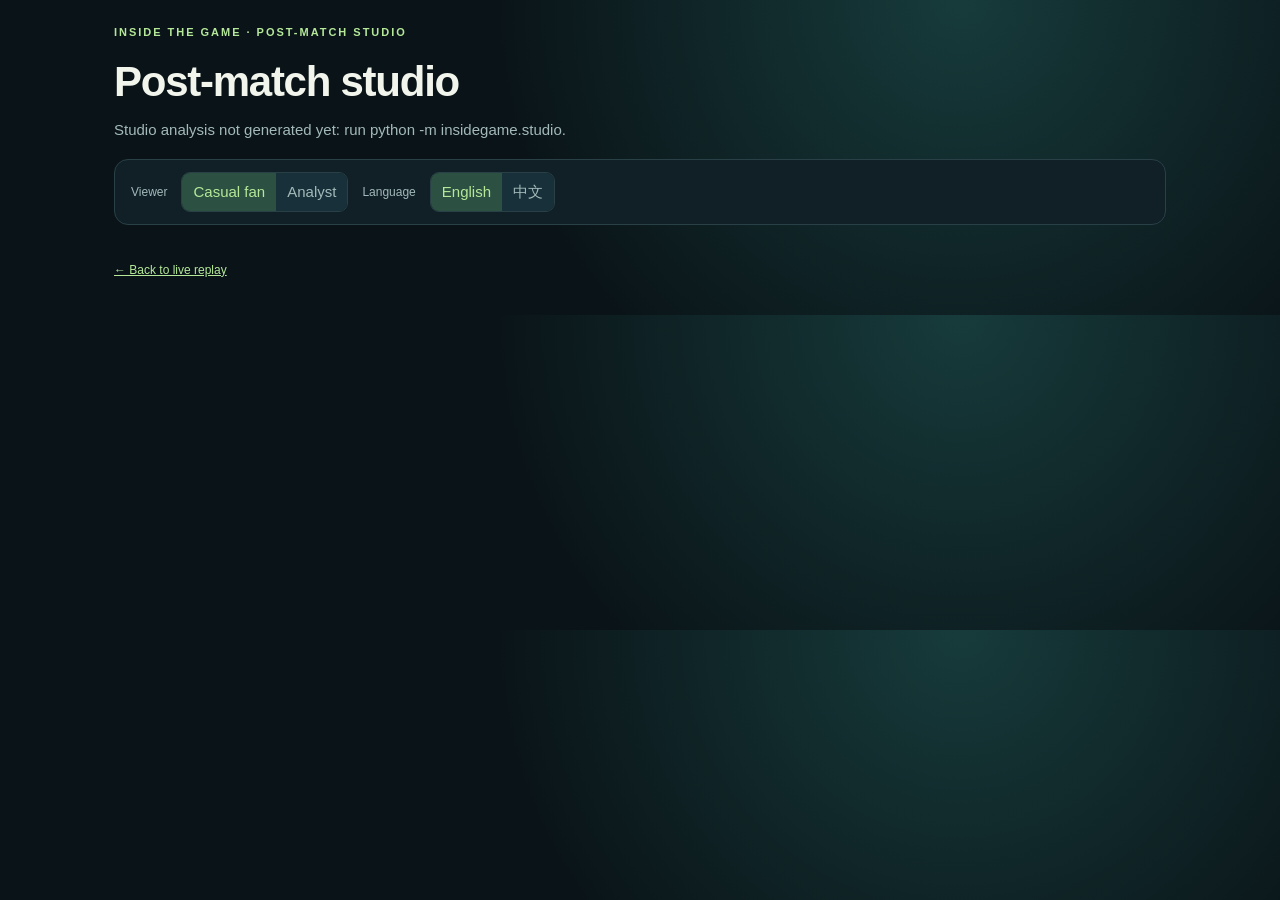
==== docs/studio.html @ a47088b4 "Stitched synthetic matches, live two-voice captions, stats and studio - remix.py: synthetic matches " ====
<!doctype html>
<html lang="en"><head><meta charset="utf-8"><meta name="viewport" content="width=device-width,initial-scale=1"><title>Post-match Studio</title>
<style>
:root{--bg:#0a1418;--panel:#102026;--panel2:#152a31;--line:#294047;--text:#f2f5ec;--muted:#a3b9ba;--mint:#b5e899;--home:#f2f2f2;--away:#e8434a}
*{box-sizing:border-box}body{margin:0;background:radial-gradient(circle at 75% 0%,#173b3b,#0a1418 46%);color:var(--text);font:15px/1.55 -apple-system,BlinkMacSystemFont,"Segoe UI","PingFang SC",sans-serif}
main{max-width:1100px;margin:auto;padding:24px}a{color:var(--mint)}button{font:inherit;cursor:pointer}
.eyebrow{color:var(--mint);font-size:11px;font-weight:800;letter-spacing:.18em}h1{font-size:clamp(26px,4vw,42px);letter-spacing:-.03em;margin:8px 0 4px}.lead{color:var(--muted);margin:0 0 18px}
.bar{display:flex;gap:14px;flex-wrap:wrap;align-items:center;padding:12px 16px;background:var(--panel);border:1px solid var(--line);border-radius:14px;margin-bottom:18px}.bar label{font-size:12px;color:var(--muted)}
.seg{display:flex;border:1px solid var(--line);border-radius:9px;overflow:hidden}.seg button{border:0;background:#183039;color:var(--muted);padding:7px 11px}.seg button.active{background:#2c5041;color:var(--mint)}
.score{display:flex;align-items:center;gap:14px;font-weight:800;font-size:20px;margin-left:auto}.score i{width:12px;height:12px;border-radius:50%;display:inline-block}
.grid{display:grid;grid-template-columns:1fr 1fr;gap:16px}.card{background:var(--panel);border:1px solid var(--line);border-radius:16px;padding:18px;display:flex;flex-direction:column;gap:12px}.card.wide{grid-column:1/-1}
.card h2{margin:0;font-size:13px;letter-spacing:.12em;text-transform:uppercase;color:var(--mint)}.say{font-size:18px;font-weight:600;line-height:1.5;margin:0}.src{font-size:11px;color:var(--muted)}
.cmp{display:grid;grid-template-columns:52px 1fr 120px 1fr 52px;gap:6px 8px;align-items:center;font-size:13px}.cmp .l{text-align:center;color:var(--muted);font-size:12px}.cmp .v{font-weight:700;font-variant-numeric:tabular-nums}.cmp .v.r{text-align:right}
.track{height:8px;background:#183039;border-radius:9px;overflow:hidden;display:flex}.track.left{justify-content:flex-end}.track div{height:100%;border-radius:9px}
.tl{position:relative;height:74px;margin:6px 8px}.tl .axis{position:absolute;left:0;right:0;top:36px;height:2px;background:#33525a}.tl .ht{position:absolute;top:28px;height:18px;width:1px;background:#4d6d74}.tl .tick{position:absolute;top:44px;font-size:10px;color:var(--muted);transform:translateX(-50%)}
.tl .g{position:absolute;top:22px;transform:translateX(-50%);text-align:center;font-size:11px;white-space:nowrap}.tl .g b{display:block;width:14px;height:14px;border-radius:50%;margin:8px auto 0;border:2px solid #0a1418}.tl .g span{position:absolute;top:-20px;left:50%;transform:translateX(-50%)}
.segs{display:grid;grid-template-columns:repeat(6,1fr);gap:6px;align-items:end}.segs .c{display:flex;flex-direction:column;gap:4px;font-size:11px;color:var(--muted);text-align:center}.segs .stack{height:90px;display:flex;flex-direction:column;border-radius:6px;overflow:hidden}
.pl{display:grid;gap:6px}.pl div{display:grid;grid-template-columns:1fr auto;gap:8px;background:#183039;border-radius:8px;padding:8px 10px;font-size:13px}.pl small{color:var(--muted)}.pl b{font-variant-numeric:tabular-nums}
details{font-size:12px;color:#c8d7d4}details summary{cursor:pointer;color:var(--muted)}details ul{margin:6px 0 0;padding-left:18px}
.note{color:var(--muted);font-size:12px;margin-top:18px}
@media(max-width:820px){.grid{grid-template-columns:1fr}.cmp{grid-template-columns:40px 1fr 90px 1fr 40px}.score{margin-left:0}}
</style></head><body><main>
<div class="eyebrow">INSIDE THE GAME · POST-MATCH STUDIO</div><h1 id="title">Post-match studio</h1><p class="lead" id="lead"></p>
<section class="bar"><label data-i="viewer">Viewer</label><div class="seg" id="profile"><button data-v="casual" class="active" data-i="casual">Casual fan</button><button data-v="analyst" data-i="analyst">Analyst</button></div>
<label data-i="language">Language</label><div class="seg" id="lang"><button data-v="en" class="active">English</button><button data-v="zh">中文</button></div>
<div class="score" id="score"></div></section>
<div class="grid" id="cards"></div>
<p class="note" id="note"></p>
<p class="note"><a href="./index.html" data-i="back">← Back to live replay</a></p>
</main><script>
const I={en:{viewer:'Viewer',casual:'Casual fan',analyst:'Analyst',language:'Language',back:'← Back to live replay',facts:'Facts this was written from',agent:'Written by the studio agent',retry:n=>` after ${n-1} rewrite${n>2?'s':''}`,fallback:'Template fallback',lead:'Six talking points written by an agent from full-match tracking and event statistics. Every number is checked against the data.',note:p=>`${p.agent_texts} of ${p.texts} texts written by the agent (${p.retried} rewritten after a check), model ${p.model} via ${p.framework}.`,stats:{Goals:'Goals',xG:'xG',Shots:'Shots','Possession %':'Possession %',Crosses:'Crosses',PPDA:'PPDA','Progressive passes':'Progressive passes','Final-third entries':'Final-third entries','Non-penalty xG':'Non-penalty xG','Shots on target':'Shots on target'},pstat:{distance:'Most distance (km)',sprints:'Most sprints',shots:'Most shots',tackles:'Most tackles won',xt:'Most threat added (xT)'},tilt:'Field tilt by 15 minutes',pen:'pen'},
zh:{viewer:'观众',casual:'新观众',analyst:'数据分析',language:'语言',back:'← 返回实时回放',facts:'写作依据的数据',agent:'演播室智能体撰写',retry:n=>`，重写 ${n-1} 次`,fallback:'模板保底',lead:'智能体根据整场追踪与事件统计写出的六个看点，每个数字都与数据核对过。',note:p=>`共 ${p.texts} 段，智能体撰写 ${p.agent_texts} 段（${p.retried} 段被核查退回后重写），模型 ${p.model}，通过 ${p.framework} 运行。`,stats:{Goals:'进球',xG:'预期进球',Shots:'射门','Possession %':'控球率 %',Crosses:'传中',PPDA:'PPDA','Progressive passes':'推进传球','Final-third entries':'进入前场三分之一','Non-penalty xG':'非点球预期进球','Shots on target':'射正'},pstat:{distance:'跑动最多（公里）',sprints:'冲刺最多',shots:'射门最多',tackles:'抢断成功最多',xt:'传球威胁最多（xT）'},tilt:'每 15 分钟场地倾斜度',pen:'点球'}};
let S,profile='casual',lang='en';const $=s=>document.querySelector(s);const el=(t,c,txt)=>{const x=document.createElement(t);if(c)x.className=c;if(txt!=null)x.textContent=txt;return x};
const HOME='var(--home)',AWAY='var(--away)';
function compare(g){const L=I[lang],box=el('div','cmp');for(const[k,h,a]of g.rows){const max=Math.max(Math.abs(h),Math.abs(a),1e-9);const lt=el('div','track left'),rt=el('div','track');const lb=el('div');lb.style.cssText=`width:${100*Math.abs(h)/max}%;background:${HOME}`;lt.append(lb);const rb=el('div');rb.style.cssText=`width:${100*Math.abs(a)/max}%;background:${AWAY}`;rt.append(rb);box.append(el('div','v r',h),lt,el('div','l',L.stats[k]||k),rt,el('div','v',a))}return box}
function timeline(g){const L=I[lang],box=el('div','tl');box.append(el('div','axis'));const ht=el('div','ht');ht.style.left='50%';box.append(ht);for(const m of[0,15,30,45,60,75,90]){const t=el('div','tick',m+"'");t.style.left=`${m/90*100}%`;box.append(t)}for(const x of g.goals){const d=el('div','g');d.style.left=`${Math.min(100,x.minute/90*100)}%`;const lab=el('span',null,`${x.minute}' ${x.player.split(' ').slice(-1)[0]}${x.penalty?' ('+L.pen+')':''}`);const dot=el('b');dot.style.background=x.team==='Köln'?HOME:AWAY;d.append(lab,dot);box.append(d)}return box}
function segments(g){const L=I[lang],wrap=el('div');wrap.append(el('div','src',L.tilt));const box=el('div','segs');for(const r of g.rows){const c=el('div','c'),st=el('div','stack');const a=el('div');a.style.cssText=`height:${r.away}%;background:${AWAY}`;const h=el('div');h.style.cssText=`height:${r.home}%;background:${HOME}`;st.append(a,h);c.append(el('span',null,`${r.away}%`),st,el('span',null,`${r.home}%`),el('span',null,r.minutes));box.append(c)}wrap.append(box);return wrap}
function players(g){const L=I[lang],box=el('div','pl');for(const r of g.rows){const d=el('div'),left=el('span');left.append(el('span',null,r.player+' '),el('small',null,`${r.team} · ${L.pstat[r.stat]}`));d.append(left,el('b',null,r.value));box.append(d)}return box}
function render(){const L=I[lang];document.documentElement.lang=lang==='zh'?'zh-CN':'en';for(const n of document.querySelectorAll('[data-i]'))n.textContent=L[n.dataset.i];$('#lead').textContent=L.lead;$('#title').textContent=S.match;
 const v=S.sections[0].graphic.rows[0];$('#score').replaceChildren(Object.assign(el('i'),{style:`background:${HOME}`}),el('span',null,`Köln ${v[1]} – ${v[2]} Bayern`),Object.assign(el('i'),{style:`background:${AWAY}`}));
 const cards=$('#cards');cards.replaceChildren();for(const s of S.sections){const c=el('section','card'+(['tactics','numbers'].includes(s.id)?'':' wide'));const t=s.text[profile][lang];c.append(el('h2',null,s.title[lang]),el('p','say',t.text));
  const g=s.graphic;c.append(g.type==='compare'?compare(g):g.type==='timeline'?timeline(g):g.type==='segments'?segments(g):players(g));
  c.append(el('div','src',t.source.startsWith('agent')?L.agent+(t.attempts>1?L.retry(t.attempts):''):L.fallback));
  if(profile==='analyst'){const d=el('details'),sm=el('summary',null,L.facts),ul=el('ul');for(const f of s.facts[lang])ul.append(el('li',null,f));d.append(sm,ul);c.append(d)}cards.append(c)}
 $('#note').textContent=L.note(S.pipeline)}
function seg(id,fn){for(const b of $(id).children)b.onclick=()=>{$(id).querySelector('.active').classList.remove('active');b.classList.add('active');fn(b.dataset.v);render()}}
seg('#profile',v=>profile=v);seg('#lang',v=>lang=v);
fetch('./real/dfl-studio.json').then(r=>r.json()).then(d=>{S=d;render()}).catch(()=>{$('#lead').textContent='Studio analysis not generated yet: run python -m insidegame.studio.'});
</script></body></html>
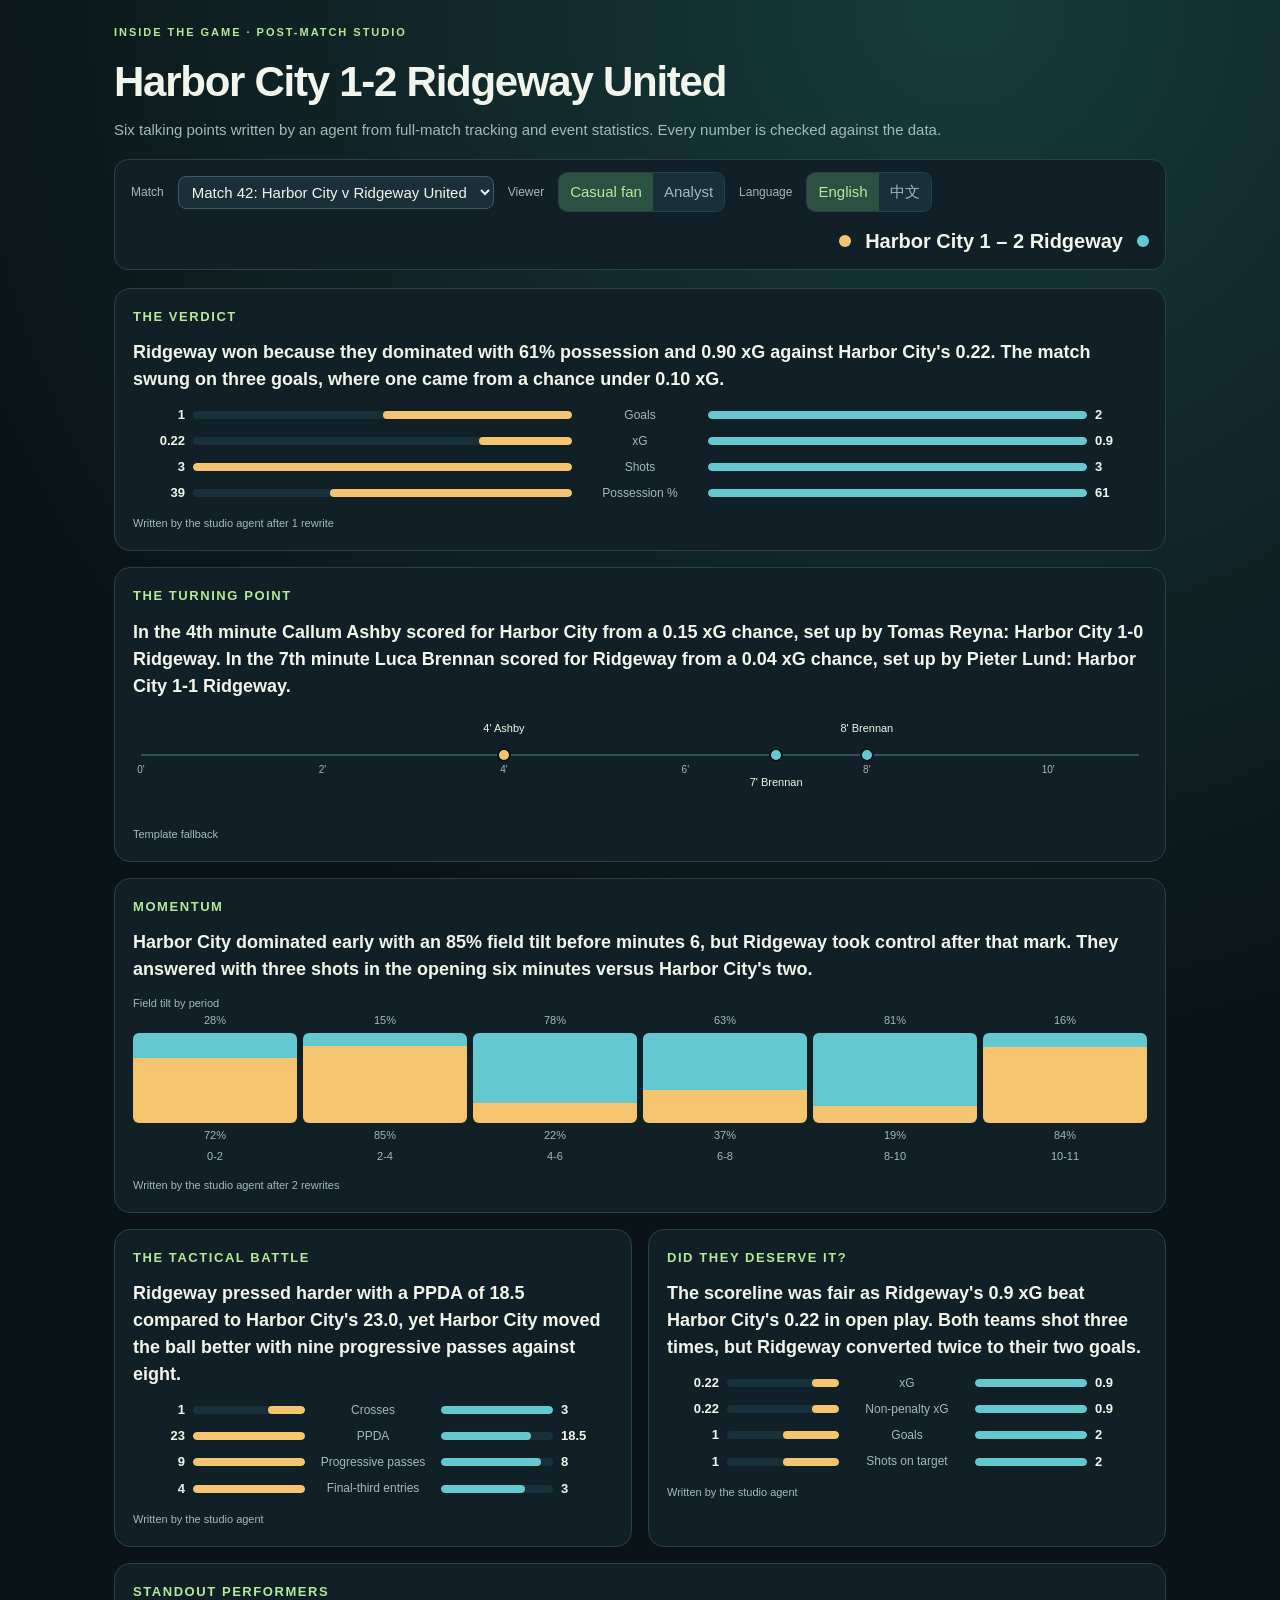
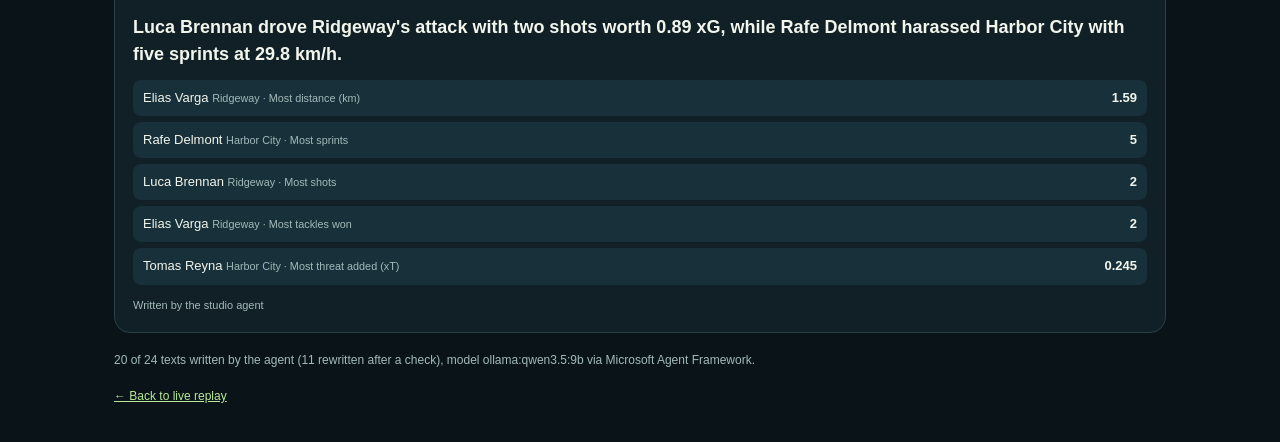
==== commit 90ce1b20: "Stats layer and studio analysis for stitched synthetic matches - stats.from_match: full-match table " ====
--- a/docs/studio.html
+++ b/docs/studio.html
@@ -1,7 +1,8 @@
 <!doctype html>
 <html lang="en"><head><meta charset="utf-8"><meta name="viewport" content="width=device-width,initial-scale=1"><title>Post-match Studio</title>
 <style>
-:root{--bg:#0a1418;--panel:#102026;--panel2:#152a31;--line:#294047;--text:#f2f5ec;--muted:#a3b9ba;--mint:#b5e899;--home:#f2f2f2;--away:#e8434a}
+:root{--bg:#0a1418;--panel:#102026;--panel2:#152a31;--line:#294047;--text:#f2f5ec;--muted:#a3b9ba;--mint:#b5e899;--home:#f4c56e;--away:#63c8d0}
+select{border:1px solid #3b5d5e;border-radius:8px;background:#193039;color:var(--text);padding:6px 9px;font:inherit}
 *{box-sizing:border-box}body{margin:0;background:radial-gradient(circle at 75% 0%,#173b3b,#0a1418 46%);color:var(--text);font:15px/1.55 -apple-system,BlinkMacSystemFont,"Segoe UI","PingFang SC",sans-serif}
 main{max-width:1100px;margin:auto;padding:24px}a{color:var(--mint)}button{font:inherit;cursor:pointer}
 .eyebrow{color:var(--mint);font-size:11px;font-weight:800;letter-spacing:.18em}h1{font-size:clamp(26px,4vw,42px);letter-spacing:-.03em;margin:8px 0 4px}.lead{color:var(--muted);margin:0 0 18px}
@@ -13,7 +14,7 @@
 .cmp{display:grid;grid-template-columns:52px 1fr 120px 1fr 52px;gap:6px 8px;align-items:center;font-size:13px}.cmp .l{text-align:center;color:var(--muted);font-size:12px}.cmp .v{font-weight:700;font-variant-numeric:tabular-nums}.cmp .v.r{text-align:right}
 .track{height:8px;background:#183039;border-radius:9px;overflow:hidden;display:flex}.track.left{justify-content:flex-end}.track div{height:100%;border-radius:9px}
 .tl{position:relative;height:74px;margin:6px 8px}.tl .axis{position:absolute;left:0;right:0;top:36px;height:2px;background:#33525a}.tl .ht{position:absolute;top:28px;height:18px;width:1px;background:#4d6d74}.tl .tick{position:absolute;top:44px;font-size:10px;color:var(--muted);transform:translateX(-50%)}
-.tl .g{position:absolute;top:22px;transform:translateX(-50%);text-align:center;font-size:11px;white-space:nowrap}.tl .g b{display:block;width:14px;height:14px;border-radius:50%;margin:8px auto 0;border:2px solid #0a1418}.tl .g span{position:absolute;top:-20px;left:50%;transform:translateX(-50%)}
+.tl .g{position:absolute;top:22px;transform:translateX(-50%);text-align:center;font-size:11px;white-space:nowrap}.tl .g b{display:block;width:14px;height:14px;border-radius:50%;margin:8px auto 0;border:2px solid #0a1418}.tl .g span{position:absolute;top:-20px;left:50%;transform:translateX(-50%)}.tl .g.low span{top:34px}.tl{margin-bottom:22px}
 .segs{display:grid;grid-template-columns:repeat(6,1fr);gap:6px;align-items:end}.segs .c{display:flex;flex-direction:column;gap:4px;font-size:11px;color:var(--muted);text-align:center}.segs .stack{height:90px;display:flex;flex-direction:column;border-radius:6px;overflow:hidden}
 .pl{display:grid;gap:6px}.pl div{display:grid;grid-template-columns:1fr auto;gap:8px;background:#183039;border-radius:8px;padding:8px 10px;font-size:13px}.pl small{color:var(--muted)}.pl b{font-variant-numeric:tabular-nums}
 details{font-size:12px;color:#c8d7d4}details summary{cursor:pointer;color:var(--muted)}details ul{margin:6px 0 0;padding-left:18px}
@@ -21,23 +22,24 @@
 @media(max-width:820px){.grid{grid-template-columns:1fr}.cmp{grid-template-columns:40px 1fr 90px 1fr 40px}.score{margin-left:0}}
 </style></head><body><main>
 <div class="eyebrow">INSIDE THE GAME · POST-MATCH STUDIO</div><h1 id="title">Post-match studio</h1><p class="lead" id="lead"></p>
-<section class="bar"><label data-i="viewer">Viewer</label><div class="seg" id="profile"><button data-v="casual" class="active" data-i="casual">Casual fan</button><button data-v="analyst" data-i="analyst">Analyst</button></div>
+<section class="bar"><label data-i="match">Match</label><select id="match"></select><label data-i="viewer">Viewer</label><div class="seg" id="profile"><button data-v="casual" class="active" data-i="casual">Casual fan</button><button data-v="analyst" data-i="analyst">Analyst</button></div>
 <label data-i="language">Language</label><div class="seg" id="lang"><button data-v="en" class="active">English</button><button data-v="zh">中文</button></div>
 <div class="score" id="score"></div></section>
 <div class="grid" id="cards"></div>
 <p class="note" id="note"></p>
 <p class="note"><a href="./index.html" data-i="back">← Back to live replay</a></p>
 </main><script>
-const I={en:{viewer:'Viewer',casual:'Casual fan',analyst:'Analyst',language:'Language',back:'← Back to live replay',facts:'Facts this was written from',agent:'Written by the studio agent',retry:n=>` after ${n-1} rewrite${n>2?'s':''}`,fallback:'Template fallback',lead:'Six talking points written by an agent from full-match tracking and event statistics. Every number is checked against the data.',note:p=>`${p.agent_texts} of ${p.texts} texts written by the agent (${p.retried} rewritten after a check), model ${p.model} via ${p.framework}.`,stats:{Goals:'Goals',xG:'xG',Shots:'Shots','Possession %':'Possession %',Crosses:'Crosses',PPDA:'PPDA','Progressive passes':'Progressive passes','Final-third entries':'Final-third entries','Non-penalty xG':'Non-penalty xG','Shots on target':'Shots on target'},pstat:{distance:'Most distance (km)',sprints:'Most sprints',shots:'Most shots',tackles:'Most tackles won',xt:'Most threat added (xT)'},tilt:'Field tilt by 15 minutes',pen:'pen'},
-zh:{viewer:'观众',casual:'新观众',analyst:'数据分析',language:'语言',back:'← 返回实时回放',facts:'写作依据的数据',agent:'演播室智能体撰写',retry:n=>`，重写 ${n-1} 次`,fallback:'模板保底',lead:'智能体根据整场追踪与事件统计写出的六个看点，每个数字都与数据核对过。',note:p=>`共 ${p.texts} 段，智能体撰写 ${p.agent_texts} 段（${p.retried} 段被核查退回后重写），模型 ${p.model}，通过 ${p.framework} 运行。`,stats:{Goals:'进球',xG:'预期进球',Shots:'射门','Possession %':'控球率 %',Crosses:'传中',PPDA:'PPDA','Progressive passes':'推进传球','Final-third entries':'进入前场三分之一','Non-penalty xG':'非点球预期进球','Shots on target':'射正'},pstat:{distance:'跑动最多（公里）',sprints:'冲刺最多',shots:'射门最多',tackles:'抢断成功最多',xt:'传球威胁最多（xT）'},tilt:'每 15 分钟场地倾斜度',pen:'点球'}};
-let S,profile='casual',lang='en';const $=s=>document.querySelector(s);const el=(t,c,txt)=>{const x=document.createElement(t);if(c)x.className=c;if(txt!=null)x.textContent=txt;return x};
+const I={en:{match:'Match',viewer:'Viewer',casual:'Casual fan',analyst:'Analyst',language:'Language',back:'← Back to live replay',facts:'Facts this was written from',agent:'Written by the studio agent',retry:n=>` after ${n-1} rewrite${n>2?'s':''}`,fallback:'Template fallback',lead:'Six talking points written by an agent from full-match tracking and event statistics. Every number is checked against the data.',note:p=>`${p.agent_texts} of ${p.texts} texts written by the agent (${p.retried} rewritten after a check), model ${p.model} via ${p.framework}.`,stats:{Goals:'Goals',xG:'xG',Shots:'Shots','Possession %':'Possession %',Crosses:'Crosses',PPDA:'PPDA','Progressive passes':'Progressive passes','Final-third entries':'Final-third entries','Non-penalty xG':'Non-penalty xG','Shots on target':'Shots on target'},pstat:{distance:'Most distance (km)',sprints:'Most sprints',shots:'Most shots',tackles:'Most tackles won',xt:'Most threat added (xT)'},tilt:'Field tilt by period',pen:'pen'},
+zh:{match:'比赛',viewer:'观众',casual:'新观众',analyst:'数据分析',language:'语言',back:'← 返回实时回放',facts:'写作依据的数据',agent:'演播室智能体撰写',retry:n=>`，重写 ${n-1} 次`,fallback:'模板保底',lead:'智能体根据整场追踪与事件统计写出的六个看点，每个数字都与数据核对过。',note:p=>`共 ${p.texts} 段，智能体撰写 ${p.agent_texts} 段（${p.retried} 段被核查退回后重写），模型 ${p.model}，通过 ${p.framework} 运行。`,stats:{Goals:'进球',xG:'预期进球',Shots:'射门','Possession %':'控球率 %',Crosses:'传中',PPDA:'PPDA','Progressive passes':'推进传球','Final-third entries':'进入前场三分之一','Non-penalty xG':'非点球预期进球','Shots on target':'射正'},pstat:{distance:'跑动最多（公里）',sprints:'冲刺最多',shots:'射门最多',tackles:'抢断成功最多',xt:'传球威胁最多（xT）'},tilt:'各时段场地倾斜度',pen:'点球'}};
+let S,profile='casual',lang='en',list=[];const team=i=>S.teams?S.teams[i]:{call:i?'Bayern':'Köln',color:i?'#e8434a':'#f2f2f2'};const $=s=>document.querySelector(s);const el=(t,c,txt)=>{const x=document.createElement(t);if(c)x.className=c;if(txt!=null)x.textContent=txt;return x};
 const HOME='var(--home)',AWAY='var(--away)';
 function compare(g){const L=I[lang],box=el('div','cmp');for(const[k,h,a]of g.rows){const max=Math.max(Math.abs(h),Math.abs(a),1e-9);const lt=el('div','track left'),rt=el('div','track');const lb=el('div');lb.style.cssText=`width:${100*Math.abs(h)/max}%;background:${HOME}`;lt.append(lb);const rb=el('div');rb.style.cssText=`width:${100*Math.abs(a)/max}%;background:${AWAY}`;rt.append(rb);box.append(el('div','v r',h),lt,el('div','l',L.stats[k]||k),rt,el('div','v',a))}return box}
-function timeline(g){const L=I[lang],box=el('div','tl');box.append(el('div','axis'));const ht=el('div','ht');ht.style.left='50%';box.append(ht);for(const m of[0,15,30,45,60,75,90]){const t=el('div','tick',m+"'");t.style.left=`${m/90*100}%`;box.append(t)}for(const x of g.goals){const d=el('div','g');d.style.left=`${Math.min(100,x.minute/90*100)}%`;const lab=el('span',null,`${x.minute}' ${x.player.split(' ').slice(-1)[0]}${x.penalty?' ('+L.pen+')':''}`);const dot=el('b');dot.style.background=x.team==='Köln'?HOME:AWAY;d.append(lab,dot);box.append(d)}return box}
+function timeline(g){const L=I[lang],box=el('div','tl');const homeCall=team(0).call;box.append(el('div','axis'));const ht=el('div','ht');ht.style.left='50%';box.append(ht);const len=g.length||90,stepM=len>30?15:len>12?5:2;for(let m=0;m<=len;m+=stepM){const t=el('div','tick',m+"'");t.style.left=`${m/len*100}%`;box.append(t)}ht.style.display=len===90?'':'none';g.goals.forEach((x,gi)=>{const d=el('div','g'+(gi%2?' low':''));d.style.left=`${Math.min(100,x.minute/len*100)}%`;const lab=el('span',null,`${x.minute}' ${x.player.split(' ').slice(-1)[0]}${x.penalty?' ('+L.pen+')':''}`);const dot=el('b');dot.style.background=x.team===homeCall?HOME:AWAY;d.append(lab,dot);box.append(d)});return box}
 function segments(g){const L=I[lang],wrap=el('div');wrap.append(el('div','src',L.tilt));const box=el('div','segs');for(const r of g.rows){const c=el('div','c'),st=el('div','stack');const a=el('div');a.style.cssText=`height:${r.away}%;background:${AWAY}`;const h=el('div');h.style.cssText=`height:${r.home}%;background:${HOME}`;st.append(a,h);c.append(el('span',null,`${r.away}%`),st,el('span',null,`${r.home}%`),el('span',null,r.minutes));box.append(c)}wrap.append(box);return wrap}
 function players(g){const L=I[lang],box=el('div','pl');for(const r of g.rows){const d=el('div'),left=el('span');left.append(el('span',null,r.player+' '),el('small',null,`${r.team} · ${L.pstat[r.stat]}`));d.append(left,el('b',null,r.value));box.append(d)}return box}
 function render(){const L=I[lang];document.documentElement.lang=lang==='zh'?'zh-CN':'en';for(const n of document.querySelectorAll('[data-i]'))n.textContent=L[n.dataset.i];$('#lead').textContent=L.lead;$('#title').textContent=S.match;
- const v=S.sections[0].graphic.rows[0];$('#score').replaceChildren(Object.assign(el('i'),{style:`background:${HOME}`}),el('span',null,`Köln ${v[1]} – ${v[2]} Bayern`),Object.assign(el('i'),{style:`background:${AWAY}`}));
+ document.documentElement.style.setProperty('--home',team(0).color||'#f4c56e');document.documentElement.style.setProperty('--away',team(1).color||'#63c8d0');
+ const v=S.sections[0].graphic.rows[0];$('#score').replaceChildren(Object.assign(el('i'),{style:`background:${HOME}`}),el('span',null,`${team(0).call} ${v[1]} – ${v[2]} ${team(1).call}`),Object.assign(el('i'),{style:`background:${AWAY}`}));
  const cards=$('#cards');cards.replaceChildren();for(const s of S.sections){const c=el('section','card'+(['tactics','numbers'].includes(s.id)?'':' wide'));const t=s.text[profile][lang];c.append(el('h2',null,s.title[lang]),el('p','say',t.text));
   const g=s.graphic;c.append(g.type==='compare'?compare(g):g.type==='timeline'?timeline(g):g.type==='segments'?segments(g):players(g));
   c.append(el('div','src',t.source.startsWith('agent')?L.agent+(t.attempts>1?L.retry(t.attempts):''):L.fallback));
@@ -45,5 +47,10 @@
  $('#note').textContent=L.note(S.pipeline)}
 function seg(id,fn){for(const b of $(id).children)b.onclick=()=>{$(id).querySelector('.active').classList.remove('active');b.classList.add('active');fn(b.dataset.v);render()}}
 seg('#profile',v=>profile=v);seg('#lang',v=>lang=v);
-fetch('./real/dfl-studio.json').then(r=>r.json()).then(d=>{S=d;render()}).catch(()=>{$('#lead').textContent='Studio analysis not generated yet: run python -m insidegame.studio.'});
+async function open(id){const m=list.find(x=>x.id===id)||list[0];S=await(await fetch(m.url)).json();$('#match').value=m.id;history.replaceState(null,'',`?match=${m.id}`);render()}
+$('#match').onchange=e=>open(e.target.value);
+(async()=>{try{const si=await(await fetch('./synthetic/index.json')).json();list=(si.matches||[]).map(x=>({id:x.id,label:x.label,url:`./synthetic/${x.id}-studio.json`}))}catch(e){}
+ try{const r=await fetch('./real/dfl-studio.json',{method:'HEAD'});if(r.ok)list.push({id:'dfl',label:'Köln–Bayern (real data, full match)',url:'./real/dfl-studio.json'})}catch(e){}
+ $('#match').replaceChildren(...list.map(x=>Object.assign(document.createElement('option'),{value:x.id,textContent:x.label})));
+ try{await open(new URLSearchParams(location.search).get('match'))}catch(e){$('#lead').textContent='Studio analysis not generated yet: run python -m insidegame.studio.'}})();
 </script></body></html>
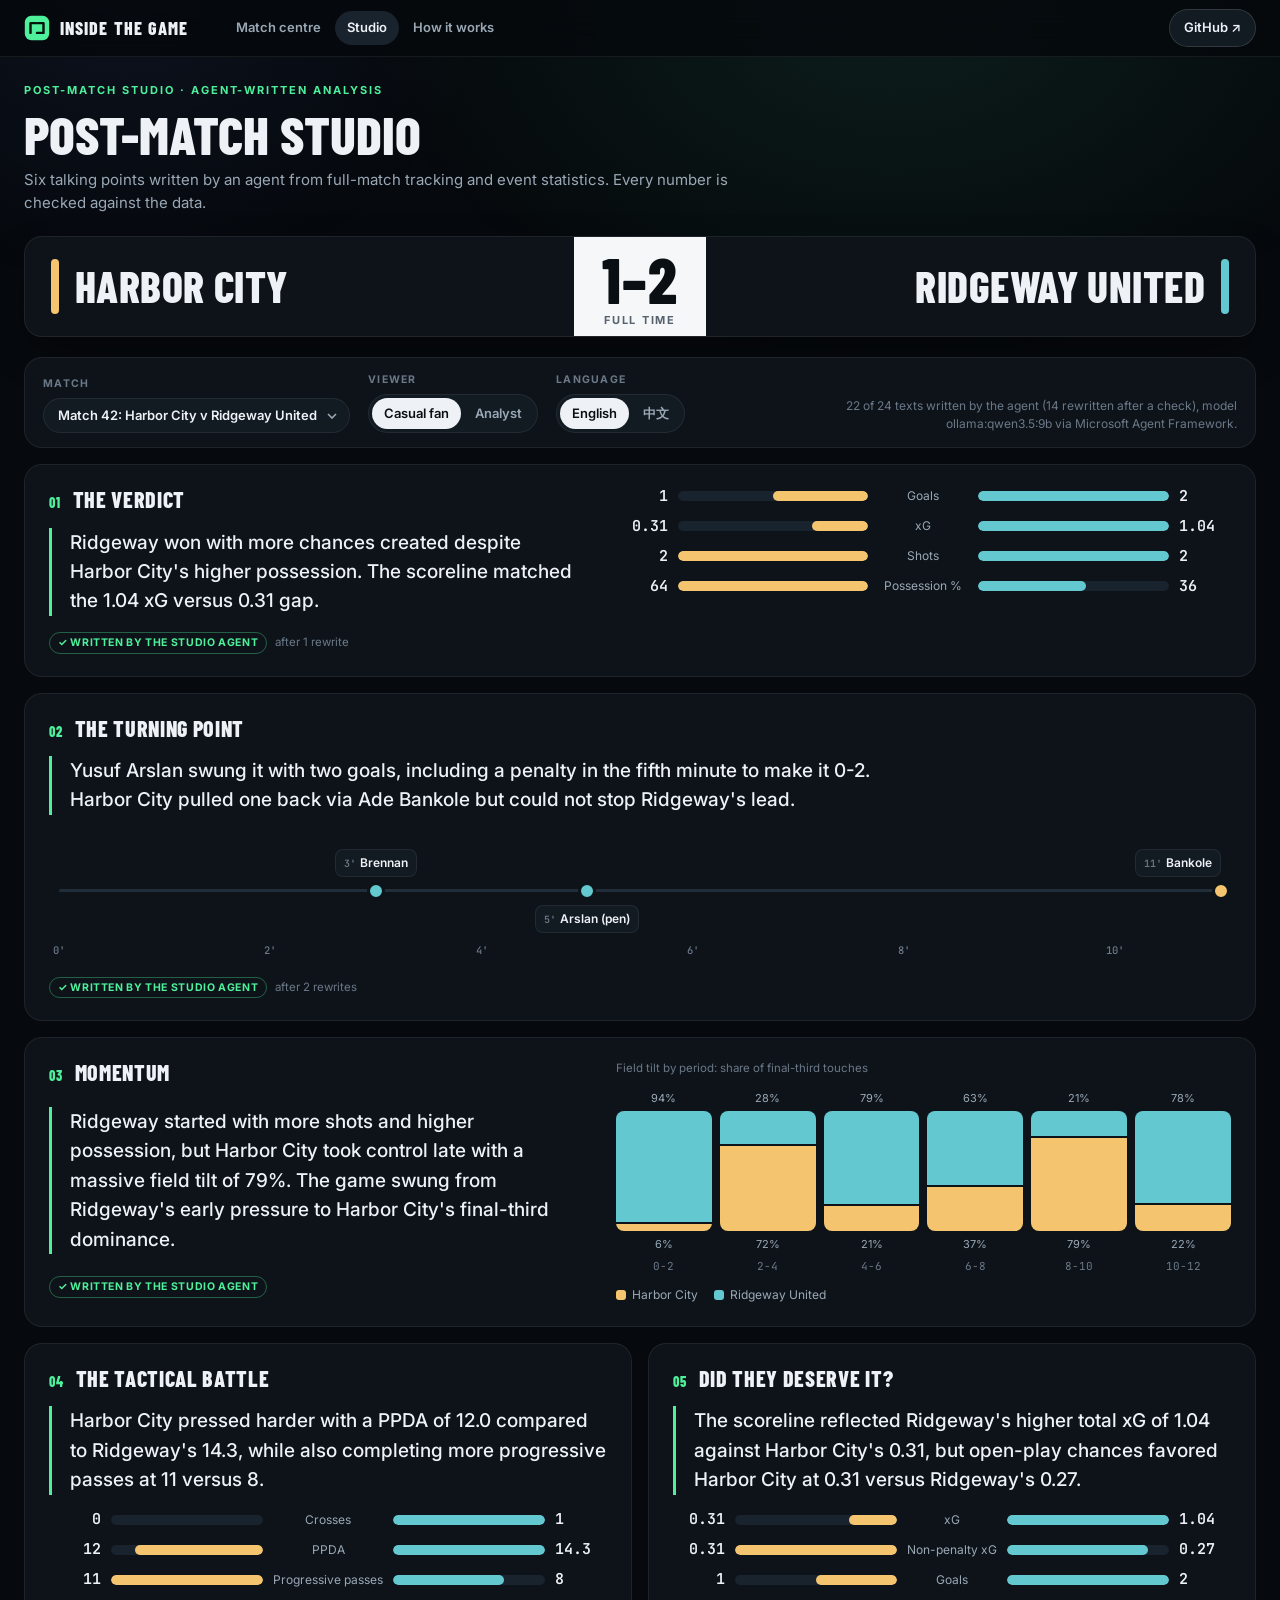
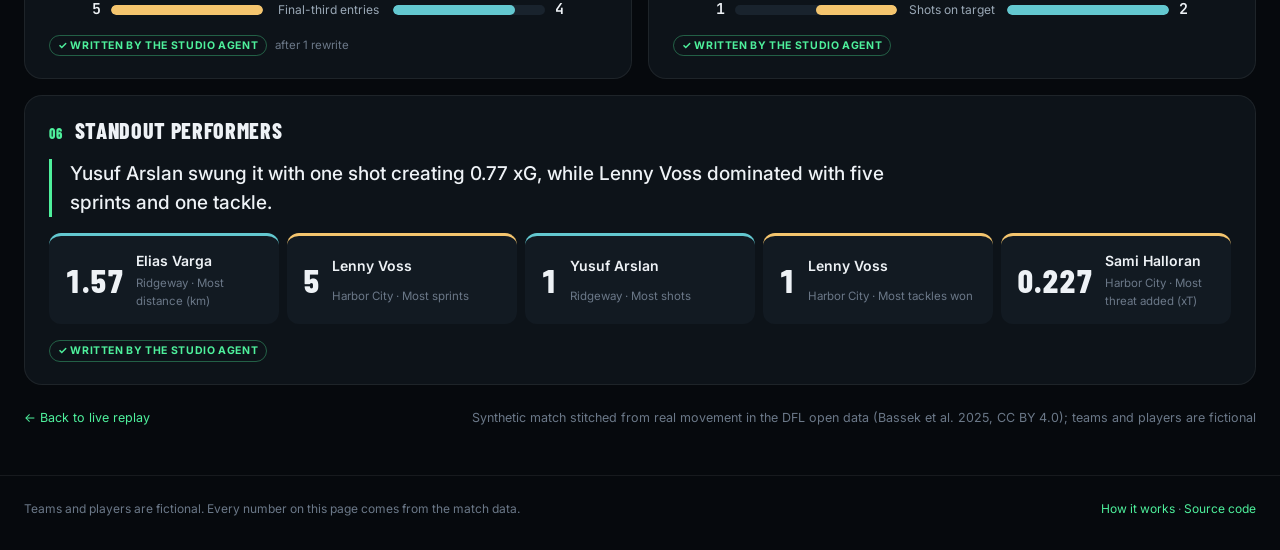
==== commit d4a04467: "Redesign, accuracy pass, Microsoft integration and submission pack - Pages: broadcast-style match ce" ====
--- a/docs/studio.html
+++ b/docs/studio.html
@@ -1,56 +1,150 @@
 <!doctype html>
-<html lang="en"><head><meta charset="utf-8"><meta name="viewport" content="width=device-width,initial-scale=1"><title>Post-match Studio</title>
+<html lang="en"><head><meta charset="utf-8"><meta name="viewport" content="width=device-width,initial-scale=1">
+<title>Inside the Game · Post-match Studio</title>
+<meta name="description" content="Six post-match talking points written by an agent from full-match tracking and event statistics, every number checked against the data.">
+<link rel="preconnect" href="https://fonts.googleapis.com"><link rel="preconnect" href="https://fonts.gstatic.com" crossorigin>
+<link href="https://fonts.googleapis.com/css2?family=Barlow+Condensed:wght@600;700;800&family=Inter:wght@400;500;600;700&family=JetBrains+Mono:wght@500&display=swap" rel="stylesheet">
+<link rel="stylesheet" href="./assets/theme.css">
 <style>
-:root{--bg:#0a1418;--panel:#102026;--panel2:#152a31;--line:#294047;--text:#f2f5ec;--muted:#a3b9ba;--mint:#b5e899;--home:#f4c56e;--away:#63c8d0}
-select{border:1px solid #3b5d5e;border-radius:8px;background:#193039;color:var(--text);padding:6px 9px;font:inherit}
-*{box-sizing:border-box}body{margin:0;background:radial-gradient(circle at 75% 0%,#173b3b,#0a1418 46%);color:var(--text);font:15px/1.55 -apple-system,BlinkMacSystemFont,"Segoe UI","PingFang SC",sans-serif}
-main{max-width:1100px;margin:auto;padding:24px}a{color:var(--mint)}button{font:inherit;cursor:pointer}
-.eyebrow{color:var(--mint);font-size:11px;font-weight:800;letter-spacing:.18em}h1{font-size:clamp(26px,4vw,42px);letter-spacing:-.03em;margin:8px 0 4px}.lead{color:var(--muted);margin:0 0 18px}
-.bar{display:flex;gap:14px;flex-wrap:wrap;align-items:center;padding:12px 16px;background:var(--panel);border:1px solid var(--line);border-radius:14px;margin-bottom:18px}.bar label{font-size:12px;color:var(--muted)}
-.seg{display:flex;border:1px solid var(--line);border-radius:9px;overflow:hidden}.seg button{border:0;background:#183039;color:var(--muted);padding:7px 11px}.seg button.active{background:#2c5041;color:var(--mint)}
-.score{display:flex;align-items:center;gap:14px;font-weight:800;font-size:20px;margin-left:auto}.score i{width:12px;height:12px;border-radius:50%;display:inline-block}
-.grid{display:grid;grid-template-columns:1fr 1fr;gap:16px}.card{background:var(--panel);border:1px solid var(--line);border-radius:16px;padding:18px;display:flex;flex-direction:column;gap:12px}.card.wide{grid-column:1/-1}
-.card h2{margin:0;font-size:13px;letter-spacing:.12em;text-transform:uppercase;color:var(--mint)}.say{font-size:18px;font-weight:600;line-height:1.5;margin:0}.src{font-size:11px;color:var(--muted)}
-.cmp{display:grid;grid-template-columns:52px 1fr 120px 1fr 52px;gap:6px 8px;align-items:center;font-size:13px}.cmp .l{text-align:center;color:var(--muted);font-size:12px}.cmp .v{font-weight:700;font-variant-numeric:tabular-nums}.cmp .v.r{text-align:right}
-.track{height:8px;background:#183039;border-radius:9px;overflow:hidden;display:flex}.track.left{justify-content:flex-end}.track div{height:100%;border-radius:9px}
-.tl{position:relative;height:74px;margin:6px 8px}.tl .axis{position:absolute;left:0;right:0;top:36px;height:2px;background:#33525a}.tl .ht{position:absolute;top:28px;height:18px;width:1px;background:#4d6d74}.tl .tick{position:absolute;top:44px;font-size:10px;color:var(--muted);transform:translateX(-50%)}
-.tl .g{position:absolute;top:22px;transform:translateX(-50%);text-align:center;font-size:11px;white-space:nowrap}.tl .g b{display:block;width:14px;height:14px;border-radius:50%;margin:8px auto 0;border:2px solid #0a1418}.tl .g span{position:absolute;top:-20px;left:50%;transform:translateX(-50%)}.tl .g.low span{top:34px}.tl{margin-bottom:22px}
-.segs{display:grid;grid-template-columns:repeat(6,1fr);gap:6px;align-items:end}.segs .c{display:flex;flex-direction:column;gap:4px;font-size:11px;color:var(--muted);text-align:center}.segs .stack{height:90px;display:flex;flex-direction:column;border-radius:6px;overflow:hidden}
-.pl{display:grid;gap:6px}.pl div{display:grid;grid-template-columns:1fr auto;gap:8px;background:#183039;border-radius:8px;padding:8px 10px;font-size:13px}.pl small{color:var(--muted)}.pl b{font-variant-numeric:tabular-nums}
-details{font-size:12px;color:#c8d7d4}details summary{cursor:pointer;color:var(--muted)}details ul{margin:6px 0 0;padding-left:18px}
-.note{color:var(--muted);font-size:12px;margin-top:18px}
-@media(max-width:820px){.grid{grid-template-columns:1fr}.cmp{grid-template-columns:40px 1fr 90px 1fr 40px}.score{margin-left:0}}
-</style></head><body><main>
-<div class="eyebrow">INSIDE THE GAME · POST-MATCH STUDIO</div><h1 id="title">Post-match studio</h1><p class="lead" id="lead"></p>
-<section class="bar"><label data-i="match">Match</label><select id="match"></select><label data-i="viewer">Viewer</label><div class="seg" id="profile"><button data-v="casual" class="active" data-i="casual">Casual fan</button><button data-v="analyst" data-i="analyst">Analyst</button></div>
-<label data-i="language">Language</label><div class="seg" id="lang"><button data-v="en" class="active">English</button><button data-v="zh">中文</button></div>
-<div class="score" id="score"></div></section>
+.hero{padding-top:28px;padding-bottom:20px}
+.hero .ttl{font:800 clamp(34px,4.2vw,54px)/.95 var(--display);text-transform:uppercase;margin-top:12px}
+.hero .lead{color:var(--muted);max-width:720px;margin-top:10px}
+.board{margin-top:22px;display:grid;grid-template-columns:1fr auto 1fr;align-items:stretch;background:var(--surface);border:1px solid var(--line);border-radius:var(--r-lg);overflow:hidden;box-shadow:var(--shadow)}
+.board .tm{display:flex;align-items:center;gap:16px;padding:22px 26px;min-width:0}
+.board .tm.b{justify-content:flex-end;text-align:right}
+.board .tm i{width:8px;align-self:stretch;border-radius:4px;flex:none}
+.board .tm b{font:800 clamp(24px,3.4vw,44px)/1 var(--display);text-transform:uppercase;letter-spacing:.01em;overflow-wrap:break-word;min-width:0}
+.board .tm small{display:block;font-size:11px;font-weight:700;letter-spacing:.14em;text-transform:uppercase;color:var(--dim);margin-top:6px}
+.board .sc{display:flex;flex-direction:column;align-items:center;justify-content:center;background:#f5f7f9;color:#0a0f14;padding:10px 28px}
+.board .sc b{font:800 clamp(40px,5vw,64px)/1 var(--display);letter-spacing:.02em}
+.board .sc small{font:700 11px/1 var(--ui);letter-spacing:.16em;text-transform:uppercase;color:#56626e;margin-top:4px}
+.controls{display:flex;flex-wrap:wrap;gap:14px 18px;align-items:flex-end;padding:14px 18px;background:var(--surface);border:1px solid var(--line);border-radius:var(--r-lg);margin-bottom:var(--s4)}
+.controls .note{margin-left:auto;font-size:12px;color:var(--dim);max-width:420px;text-align:right}
+
+.grid{display:grid;grid-template-columns:repeat(2,minmax(0,1fr));gap:var(--s4)}
+.sec{background:var(--surface);border:1px solid var(--line);border-radius:var(--r-lg);padding:22px 24px;display:flex;flex-direction:column;gap:16px;min-width:0}
+.sec.wide{grid-column:1/-1}
+.sec.wide.split{display:grid;grid-template-columns:minmax(0,1fr) minmax(0,1.15fr);gap:16px 32px;align-items:start}
+.sec.wide.split .gfx{grid-column:2;grid-row:1/span 3}
+.sec-h{display:flex;align-items:baseline;gap:12px}
+.sec-h .n{font:800 14px/1 var(--display);color:var(--accent);letter-spacing:.06em}
+.sec-h h2{font:800 22px/1.1 var(--display);text-transform:uppercase;letter-spacing:.03em}
+.say{max-width:880px;font-size:19px;font-weight:500;line-height:1.55;margin:0;position:relative;padding-left:18px;border-left:3px solid var(--accent)}
+.analyst .say{font-size:15.5px}
+.src{font-size:11.5px;color:var(--dim);display:flex;gap:8px;align-items:center}
+.src em{font-style:normal;font-weight:700;font-size:10.5px;letter-spacing:.06em;text-transform:uppercase;border:1px solid var(--line-2);border-radius:99px;padding:2px 8px;color:var(--muted)}
+.src em.ok{border-color:rgba(78,240,156,.35);color:var(--accent)}
+
+.cmp{display:grid;grid-template-columns:52px 1fr minmax(90px,auto) 1fr 52px;gap:12px 10px;align-items:center;font-size:13px}
+.cmp .l{text-align:center;color:var(--muted);font-size:12px;white-space:nowrap}
+.cmp .v{font:600 15px/1 var(--mono)}.cmp .v.r{text-align:right}
+.track{height:10px;background:var(--surface-3);border-radius:10px;overflow:hidden;display:flex}
+.track.left{justify-content:flex-end}.track div{height:100%;border-radius:10px}
+
+.tl{position:relative;height:130px;margin:0 10px}
+.tl .axis{position:absolute;left:0;right:0;top:58px;height:3px;border-radius:3px;background:var(--surface-4)}
+.tl .ht{position:absolute;top:48px;height:22px;width:2px;background:var(--line-2)}
+.tl .tick{position:absolute;top:114px;font:500 10.5px/1 var(--mono);color:var(--dim);transform:translateX(-50%)}
+.tl .g{position:absolute;top:0;height:110px;transform:translateX(-50%);font-size:12px;white-space:nowrap}
+.tl .g b{position:absolute;top:51px;left:50%;width:18px;height:18px;margin-left:-9px;border-radius:50%;border:3px solid var(--surface)}
+.tl .g span{position:absolute;top:18px;left:50%;transform:translateX(-50%);font-weight:600;background:var(--surface-2);border:1px solid var(--line);border-radius:8px;padding:4px 8px}
+.tl .g span small{font-family:var(--mono);color:var(--dim);margin-right:4px}
+.tl .g.low span{top:74px}
+.tl .g.edge-l span{left:0;transform:none}.tl .g.edge-r span{left:auto;right:0;transform:none}
+
+.segs{display:grid;grid-auto-flow:column;grid-auto-columns:minmax(0,1fr);gap:8px;align-items:end}
+.segs .c{display:flex;flex-direction:column;gap:5px;font-size:11px;color:var(--muted);text-align:center}
+.segs .stack{height:120px;display:flex;flex-direction:column;border-radius:8px;overflow:hidden;gap:2px}
+.segs .c .m{font-family:var(--mono);color:var(--dim)}
+.legend{display:flex;gap:16px;font-size:12px;color:var(--muted);flex-wrap:wrap}
+.legend span{display:flex;align-items:center;gap:6px}.legend i{width:10px;height:10px;border-radius:3px}
+
+.pl{display:grid;grid-template-columns:repeat(auto-fit,minmax(200px,1fr));gap:8px}
+.pl .r{display:grid;grid-template-columns:auto 1fr;gap:4px 12px;align-items:center;background:var(--surface-2);border-radius:12px;padding:14px 16px;border-top:3px solid var(--line-2)}
+.pl .r b{grid-row:1/span 2;font:800 32px/1 var(--display);font-variant-numeric:tabular-nums}
+.pl .r .nm{font-weight:600;font-size:14px;overflow-wrap:anywhere}
+.pl .r small{color:var(--dim);font-size:11.5px}
+
+details{font-size:12.5px;color:var(--muted);border-top:1px solid var(--line);padding-top:12px}
+details summary{cursor:pointer;color:var(--muted);font-weight:600}
+details ul{margin:8px 0 0;padding-left:18px;line-height:1.6}
+.foot{display:flex;justify-content:space-between;gap:12px;flex-wrap:wrap;margin-top:var(--s5);font-size:12.5px;color:var(--dim)}
+.err{padding:24px;color:var(--muted)}
+
+@media(max-width:900px){
+  .sec.wide.split{display:flex}
+}
+@media(max-width:760px){
+  .grid{grid-template-columns:1fr}
+  .controls .note{margin-left:0;text-align:left}
+}
+@media(max-width:600px){
+  .board .tm{padding:16px 10px;gap:8px}.board .tm b{font-size:21px;overflow-wrap:normal}.board .tm small{display:none}.board .sc{padding:10px 14px}
+  .controls{display:grid;grid-template-columns:1fr 1fr;padding:14px 16px}
+  .controls .full{grid-column:1/-1}.controls .select{width:100%}.controls .seg{display:flex}.controls .seg button{flex:1}
+  .controls .note{grid-column:1/-1}
+  .sec{padding:18px 16px}
+  .say{font-size:17px}
+  .cmp{grid-template-columns:38px 1fr auto 1fr 38px;gap:10px 6px}.cmp .l{font-size:11px;white-space:normal}
+  .tl{margin:0 4px}
+}
+</style></head>
+<body class="casual">
+<header class="nav"><div class="wrap">
+  <a class="brand" href="./index.html"><svg viewBox="0 0 32 32" aria-hidden="true"><rect x="1" y="1" width="30" height="30" rx="8" fill="#4ef09c"/><path d="M8 22V10M8 10h7M24 10v12M17 10h7M16 22h8" stroke="#04140b" stroke-width="3" stroke-linecap="round" fill="none"/></svg><span>Inside the Game</span></a>
+  <nav><a href="./index.html" id="back" data-i="navlive">Match centre</a><a href="./studio.html" aria-current="page" data-i="navstudio">Studio</a><a href="./about.html" data-i="navabout">How it works</a></nav>
+  <div class="right"><a class="btn" href="https://github.com/Wichai-pan/inside-the-game">GitHub ↗</a></div>
+</div></header>
+
+<div class="wrap">
+<section class="hero">
+  <div class="eyebrow" data-i="eyebrow">Post-match studio · agent-written analysis</div>
+  <h1 class="ttl" data-i="title">Post-match studio</h1>
+  <p class="lead" id="lead"></p>
+  <div class="board" id="board" aria-live="polite"></div>
+</section>
+
+<section class="controls" aria-label="Viewer settings">
+  <div class="full"><label class="field-label" for="match" data-i="match">Match</label><select id="match" class="select"></select></div>
+  <div><span class="field-label" data-i="viewer">Viewer</span><div class="seg" id="profile"><button data-v="casual" class="active" data-i="casual">Casual fan</button><button data-v="analyst" data-i="analyst">Analyst</button></div></div>
+  <div><span class="field-label" data-i="language">Language</span><div class="seg" id="lang"><button data-v="en" class="active">English</button><button data-v="zh">中文</button></div></div>
+  <p class="note" id="note"></p>
+</section>
+
 <div class="grid" id="cards"></div>
-<p class="note" id="note"></p>
-<p class="note"><a href="./index.html" data-i="back">← Back to live replay</a></p>
-</main><script>
-const I={en:{match:'Match',viewer:'Viewer',casual:'Casual fan',analyst:'Analyst',language:'Language',back:'← Back to live replay',facts:'Facts this was written from',agent:'Written by the studio agent',retry:n=>` after ${n-1} rewrite${n>2?'s':''}`,fallback:'Template fallback',lead:'Six talking points written by an agent from full-match tracking and event statistics. Every number is checked against the data.',note:p=>`${p.agent_texts} of ${p.texts} texts written by the agent (${p.retried} rewritten after a check), model ${p.model} via ${p.framework}.`,stats:{Goals:'Goals',xG:'xG',Shots:'Shots','Possession %':'Possession %',Crosses:'Crosses',PPDA:'PPDA','Progressive passes':'Progressive passes','Final-third entries':'Final-third entries','Non-penalty xG':'Non-penalty xG','Shots on target':'Shots on target'},pstat:{distance:'Most distance (km)',sprints:'Most sprints',shots:'Most shots',tackles:'Most tackles won',xt:'Most threat added (xT)'},tilt:'Field tilt by period',pen:'pen'},
-zh:{match:'比赛',viewer:'观众',casual:'新观众',analyst:'数据分析',language:'语言',back:'← 返回实时回放',facts:'写作依据的数据',agent:'演播室智能体撰写',retry:n=>`，重写 ${n-1} 次`,fallback:'模板保底',lead:'智能体根据整场追踪与事件统计写出的六个看点，每个数字都与数据核对过。',note:p=>`共 ${p.texts} 段，智能体撰写 ${p.agent_texts} 段（${p.retried} 段被核查退回后重写），模型 ${p.model}，通过 ${p.framework} 运行。`,stats:{Goals:'进球',xG:'预期进球',Shots:'射门','Possession %':'控球率 %',Crosses:'传中',PPDA:'PPDA','Progressive passes':'推进传球','Final-third entries':'进入前场三分之一','Non-penalty xG':'非点球预期进球','Shots on target':'射正'},pstat:{distance:'跑动最多（公里）',sprints:'冲刺最多',shots:'射门最多',tackles:'抢断成功最多',xt:'传球威胁最多（xT）'},tilt:'各时段场地倾斜度',pen:'点球'}};
-let S,profile='casual',lang='en',list=[];const team=i=>S.teams?S.teams[i]:{call:i?'Bayern':'Köln',color:i?'#e8434a':'#f2f2f2'};const $=s=>document.querySelector(s);const el=(t,c,txt)=>{const x=document.createElement(t);if(c)x.className=c;if(txt!=null)x.textContent=txt;return x};
+<div class="foot"><a href="./index.html" id="back2" data-i="back">← Back to live replay</a><span id="srcline"></span></div>
+</div>
+<footer class="site"><div class="wrap"><span data-i="foot">Teams and players are fictional. Every number on this page comes from the match data.</span><span><a href="./about.html" data-i="navabout">How it works</a> · <a href="https://github.com/Wichai-pan/inside-the-game" data-i="code">Source code</a></span></div></footer>
+
+<script>
+const I={en:{navlive:'Match centre',title:'Post-match studio',navstudio:'Studio',navabout:'How it works',eyebrow:'Post-match studio · agent-written analysis',code:'Source code',foot:'Teams and players are fictional. Every number on this page comes from the match data.',final:'Full time',match:'Match',viewer:'Viewer',casual:'Casual fan',analyst:'Analyst',language:'Language',back:'← Back to live replay',facts:'Facts this was written from',agent:'Written by the studio agent',retry:n=>` after ${n-1} rewrite${n>2?'s':''}`,fallback:'Template fallback',lead:'Six talking points written by an agent from full-match tracking and event statistics. Every number is checked against the data.',note:p=>`${p.agent_texts} of ${p.texts} texts written by the agent (${p.retried} rewritten after a check), model ${p.model} via ${p.framework}.`,stats:{Goals:'Goals',xG:'xG',Shots:'Shots','Possession %':'Possession %',Crosses:'Crosses',PPDA:'PPDA','Progressive passes':'Progressive passes','Final-third entries':'Final-third entries','Non-penalty xG':'Non-penalty xG','Shots on target':'Shots on target'},pstat:{distance:'Most distance (km)',sprints:'Most sprints',shots:'Most shots',tackles:'Most tackles won',xt:'Most threat added (xT)'},tilt:'Field tilt by period: share of final-third touches',pen:'pen'},
+zh:{navlive:'比赛中心',title:'赛后演播室',navstudio:'演播室',navabout:'工作原理',eyebrow:'赛后演播室 · 智能体撰写的分析',code:'源代码',foot:'球队和球员均为虚构。本页每个数字都来自比赛数据。',final:'全场结束',match:'比赛',viewer:'观众',casual:'新观众',analyst:'数据分析',language:'语言',back:'← 返回实时回放',facts:'写作依据的数据',agent:'演播室智能体撰写',retry:n=>`，重写 ${n-1} 次`,fallback:'模板保底',lead:'智能体根据整场追踪与事件统计写出的六个看点，每个数字都与数据核对过。',note:p=>`共 ${p.texts} 段，智能体撰写 ${p.agent_texts} 段（${p.retried} 段被核查退回后重写），模型 ${p.model}，通过 ${p.framework} 运行。`,stats:{Goals:'进球',xG:'预期进球',Shots:'射门','Possession %':'控球率 %',Crosses:'传中',PPDA:'PPDA','Progressive passes':'推进传球','Final-third entries':'进入前场三分之一','Non-penalty xG':'非点球预期进球','Shots on target':'射正'},pstat:{distance:'跑动最多（公里）',sprints:'冲刺最多',shots:'射门最多',tackles:'抢断成功最多',xt:'传球威胁最多（xT）'},tilt:'各时段场地倾斜度：前场三分之一触球占比',pen:'点球'}};
+let S,profile='casual',lang='en',list=[];const team=i=>S.teams?S.teams[i]:{name:i?'FC Bayern München':'1. FC Köln',call:i?'Bayern':'Köln',color:i?'#e8434a':'#f2f2f2'};const $=s=>document.querySelector(s);const el=(t,c,txt)=>{const x=document.createElement(t);if(c)x.className=c;if(txt!=null)x.textContent=txt;return x};
 const HOME='var(--home)',AWAY='var(--away)';
+const colorOf=call=>call===team(0).call||call===team(0).name?HOME:AWAY;
 function compare(g){const L=I[lang],box=el('div','cmp');for(const[k,h,a]of g.rows){const max=Math.max(Math.abs(h),Math.abs(a),1e-9);const lt=el('div','track left'),rt=el('div','track');const lb=el('div');lb.style.cssText=`width:${100*Math.abs(h)/max}%;background:${HOME}`;lt.append(lb);const rb=el('div');rb.style.cssText=`width:${100*Math.abs(a)/max}%;background:${AWAY}`;rt.append(rb);box.append(el('div','v r',h),lt,el('div','l',L.stats[k]||k),rt,el('div','v',a))}return box}
-function timeline(g){const L=I[lang],box=el('div','tl');const homeCall=team(0).call;box.append(el('div','axis'));const ht=el('div','ht');ht.style.left='50%';box.append(ht);const len=g.length||90,stepM=len>30?15:len>12?5:2;for(let m=0;m<=len;m+=stepM){const t=el('div','tick',m+"'");t.style.left=`${m/len*100}%`;box.append(t)}ht.style.display=len===90?'':'none';g.goals.forEach((x,gi)=>{const d=el('div','g'+(gi%2?' low':''));d.style.left=`${Math.min(100,x.minute/len*100)}%`;const lab=el('span',null,`${x.minute}' ${x.player.split(' ').slice(-1)[0]}${x.penalty?' ('+L.pen+')':''}`);const dot=el('b');dot.style.background=x.team===homeCall?HOME:AWAY;d.append(lab,dot);box.append(d)});return box}
-function segments(g){const L=I[lang],wrap=el('div');wrap.append(el('div','src',L.tilt));const box=el('div','segs');for(const r of g.rows){const c=el('div','c'),st=el('div','stack');const a=el('div');a.style.cssText=`height:${r.away}%;background:${AWAY}`;const h=el('div');h.style.cssText=`height:${r.home}%;background:${HOME}`;st.append(a,h);c.append(el('span',null,`${r.away}%`),st,el('span',null,`${r.home}%`),el('span',null,r.minutes));box.append(c)}wrap.append(box);return wrap}
-function players(g){const L=I[lang],box=el('div','pl');for(const r of g.rows){const d=el('div'),left=el('span');left.append(el('span',null,r.player+' '),el('small',null,`${r.team} · ${L.pstat[r.stat]}`));d.append(left,el('b',null,r.value));box.append(d)}return box}
-function render(){const L=I[lang];document.documentElement.lang=lang==='zh'?'zh-CN':'en';for(const n of document.querySelectorAll('[data-i]'))n.textContent=L[n.dataset.i];$('#lead').textContent=L.lead;$('#title').textContent=S.match;
- document.documentElement.style.setProperty('--home',team(0).color||'#f4c56e');document.documentElement.style.setProperty('--away',team(1).color||'#63c8d0');
- const v=S.sections[0].graphic.rows[0];$('#score').replaceChildren(Object.assign(el('i'),{style:`background:${HOME}`}),el('span',null,`${team(0).call} ${v[1]} – ${v[2]} ${team(1).call}`),Object.assign(el('i'),{style:`background:${AWAY}`}));
- const cards=$('#cards');cards.replaceChildren();for(const s of S.sections){const c=el('section','card'+(['tactics','numbers'].includes(s.id)?'':' wide'));const t=s.text[profile][lang];c.append(el('h2',null,s.title[lang]),el('p','say',t.text));
-  const g=s.graphic;c.append(g.type==='compare'?compare(g):g.type==='timeline'?timeline(g):g.type==='segments'?segments(g):players(g));
-  c.append(el('div','src',t.source.startsWith('agent')?L.agent+(t.attempts>1?L.retry(t.attempts):''):L.fallback));
-  if(profile==='analyst'){const d=el('details'),sm=el('summary',null,L.facts),ul=el('ul');for(const f of s.facts[lang])ul.append(el('li',null,f));d.append(sm,ul);c.append(d)}cards.append(c)}
- $('#note').textContent=L.note(S.pipeline)}
+function timeline(g){const L=I[lang],box=el('div','tl');box.append(el('div','axis'));const ht=el('div','ht');ht.style.left='50%';box.append(ht);const len=g.length||90,stepM=len>30?15:len>12?5:2;for(let m=0;m<=len;m+=stepM){const t=el('div','tick',m+"'");t.style.left=`${m/len*100}%`;box.append(t)}ht.style.display=len===90?'':'none';
+ g.goals.forEach((x,gi)=>{const pos=Math.min(100,x.minute/len*100);const d=el('div','g'+(gi%2?' low':'')+(pos<12?' edge-l':pos>88?' edge-r':''));d.style.left=`${pos}%`;const lab=el('span');lab.append(el('small',null,`${x.minute}'`),document.createTextNode(`${x.player.split(' ').slice(-1)[0]}${x.penalty?' ('+L.pen+')':''}`));const dot=el('b');dot.style.background=colorOf(x.team);d.append(lab,dot);box.append(d)});return box}
+function legend(){const lg=el('div','legend');for(const[i,c]of[[0,HOME],[1,AWAY]]){const s=el('span'),k=el('i');k.style.background=c;s.append(k,document.createTextNode(team(i).name||team(i).call));lg.append(s)}return lg}
+function segments(g){const L=I[lang],wrap=el('div');wrap.style.cssText='display:grid;gap:12px';wrap.append(el('div','src',L.tilt));const box=el('div','segs');for(const r of g.rows){const c=el('div','c'),st=el('div','stack');const a=el('div');a.style.cssText=`height:${r.away}%;background:${AWAY}`;const h=el('div');h.style.cssText=`height:${r.home}%;background:${HOME}`;st.append(a,h);c.append(el('span',null,`${r.away}%`),st,el('span',null,`${r.home}%`),el('span','m',r.minutes));box.append(c)}wrap.append(box,legend());return wrap}
+function players(g){const L=I[lang],box=el('div','pl');for(const r of g.rows){const d=el('div','r');d.style.borderTopColor=colorOf(r.team);d.append(el('b',null,r.value),el('span','nm',r.player),el('small',null,`${r.team} · ${L.pstat[r.stat]||r.stat}`));box.append(d)}return box}
+function board(){const v=S.sections[0].graphic.rows[0],L=I[lang],b=$('#board');b.replaceChildren();const side=(i,cls)=>{const d=el('div','tm '+cls),k=el('i');k.style.background=i?AWAY:HOME;const tx=el('div');tx.append(el('b',null,team(i).name||team(i).call));if(i){d.append(tx,k)}else{d.append(k,tx)}return d};const sc=el('div','sc');sc.append(el('b',null,`${v[1]}–${v[2]}`),el('small',null,L.final));b.append(side(0,'a'),sc,side(1,'b'))}
+const WIDE=new Set(['verdict','turning_point','momentum','player']),SPLIT=new Set(['verdict','momentum']);
+function render(){const L=I[lang];document.documentElement.lang=lang==='zh'?'zh-CN':'en';for(const n of document.querySelectorAll('[data-i]'))n.textContent=L[n.dataset.i];$('#lead').textContent=L.lead;
+ document.documentElement.style.setProperty('--home',team(0).color||'#f4c56e');document.documentElement.style.setProperty('--away',team(1).color||'#63c8d0');board();
+ const cards=$('#cards');cards.replaceChildren();S.sections.forEach((s,i)=>{const cls=['sec'];if(WIDE.has(s.id))cls.push('wide');if(SPLIT.has(s.id))cls.push('split');const c=el('section',cls.join(' '));const t=s.text[profile][lang];
+  const hd=el('div','sec-h');hd.append(el('span','n',String(i+1).padStart(2,'0')),el('h2',null,s.title[lang]));
+  const g=s.graphic,gfx=el('div','gfx');gfx.append(g.type==='compare'?compare(g):g.type==='timeline'?timeline(g):g.type==='segments'?segments(g):players(g));
+  const src=el('div','src'),agent=t.source.startsWith('agent');src.append(el('em',agent?'ok':'',agent?'✓ '+L.agent:L.fallback));if(agent&&t.attempts>1)src.append(document.createTextNode(L.retry(t.attempts).replace(/^[,，]\s*/,'')));
+  c.append(hd,el('p','say',t.text),gfx,src);
+  if(profile==='analyst'){const d=el('details'),sm=el('summary',null,L.facts),ul=el('ul');for(const f of s.facts[lang])ul.append(el('li',null,f));d.append(sm,ul);c.append(d)}cards.append(c)});
+ $('#note').textContent=L.note(S.pipeline);$('#srcline').textContent=S.source||''}
 function seg(id,fn){for(const b of $(id).children)b.onclick=()=>{$(id).querySelector('.active').classList.remove('active');b.classList.add('active');fn(b.dataset.v);render()}}
-seg('#profile',v=>profile=v);seg('#lang',v=>lang=v);
+seg('#profile',v=>{profile=v;document.body.className=v});seg('#lang',v=>lang=v);
 async function open(id){const m=list.find(x=>x.id===id)||list[0];S=await(await fetch(m.url)).json();$('#match').value=m.id;history.replaceState(null,'',`?match=${m.id}`);render()}
 $('#match').onchange=e=>open(e.target.value);
 (async()=>{try{const si=await(await fetch('./synthetic/index.json')).json();list=(si.matches||[]).map(x=>({id:x.id,label:x.label,url:`./synthetic/${x.id}-studio.json`}))}catch(e){}
  try{const r=await fetch('./real/dfl-studio.json',{method:'HEAD'});if(r.ok)list.push({id:'dfl',label:'Köln–Bayern (real data, full match)',url:'./real/dfl-studio.json'})}catch(e){}
  $('#match').replaceChildren(...list.map(x=>Object.assign(document.createElement('option'),{value:x.id,textContent:x.label})));
- try{await open(new URLSearchParams(location.search).get('match'))}catch(e){$('#lead').textContent='Studio analysis not generated yet: run python -m insidegame.studio.'}})();
+ try{await open(new URLSearchParams(location.search).get('match'))}catch(e){$('#lead').textContent='Studio analysis not generated yet: run python -m insidegame.studio.';console.error(e)}})();
 </script></body></html>
--- a/docs/assets/theme.css
+++ b/docs/assets/theme.css
@@ -0,0 +1,77 @@
+/* Inside the Game: shared broadcast tokens and chrome */
+:root{
+  color-scheme:dark;
+  --bg:#06090d;--surface:#0d1319;--surface-2:#121a22;--surface-3:#19232d;--surface-4:#212d39;
+  --line:rgba(255,255,255,.07);--line-2:rgba(255,255,255,.13);
+  --text:#eef2f6;--muted:#9aa8b6;--dim:#6b7888;
+  --accent:#4ef09c;--accent-ink:#04140b;--accent-soft:rgba(78,240,156,.12);
+  --live:#ff4b55;--voice-pbp:#eef2f6;--voice-an:#8fb8ff;--warn:#ffc65c;
+  --home:#f4c56e;--away:#63c8d0;
+  --r-sm:8px;--r:12px;--r-lg:18px;
+  --s1:4px;--s2:8px;--s3:12px;--s4:16px;--s5:24px;--s6:32px;--s7:48px;
+  --display:"Barlow Condensed","Arial Narrow","PingFang SC","Noto Sans SC",sans-serif;
+  --ui:"Inter",-apple-system,BlinkMacSystemFont,"Segoe UI","PingFang SC","Noto Sans SC",sans-serif;
+  --mono:"JetBrains Mono",ui-monospace,SFMono-Regular,Menlo,monospace;
+  --shadow:0 18px 50px -20px rgba(0,0,0,.7);
+}
+*{box-sizing:border-box}
+html{-webkit-text-size-adjust:100%}
+body{margin:0;background:var(--bg);color:var(--text);font:15px/1.5 var(--ui);-webkit-font-smoothing:antialiased;overflow-x:hidden}
+body::before{content:"";position:fixed;inset:0 0 auto 0;height:520px;pointer-events:none;z-index:-1;
+  background:radial-gradient(60% 100% at 70% 0%,rgba(78,240,156,.09),transparent 70%),radial-gradient(40% 80% at 10% 0%,rgba(99,140,255,.07),transparent 70%)}
+button,select,input{font:inherit;color:inherit}button{cursor:pointer}
+a{color:var(--accent);text-decoration:none}a:hover{text-decoration:underline}
+p{margin:0}h1,h2,h3{margin:0}
+:focus-visible{outline:2px solid var(--accent);outline-offset:2px}
+.wrap{max-width:1360px;margin:0 auto;padding:0 var(--s5)}
+.num{font-variant-numeric:tabular-nums}
+
+/* top navigation */
+.nav{position:sticky;top:0;z-index:30;background:rgba(6,9,13,.82);backdrop-filter:blur(14px);-webkit-backdrop-filter:blur(14px);border-bottom:1px solid var(--line)}
+.nav .wrap{display:flex;align-items:center;gap:var(--s5);height:56px}
+.brand{display:flex;align-items:center;gap:10px;color:var(--text);font:800 18px/1 var(--display);letter-spacing:.06em;text-transform:uppercase;white-space:nowrap}
+.brand:hover{text-decoration:none}
+.brand svg{width:26px;height:26px;flex:none}
+.nav nav{display:flex;gap:2px;margin-left:var(--s3)}
+.nav nav a{color:var(--muted);font-size:13px;font-weight:600;padding:7px 12px;border-radius:99px;white-space:nowrap}
+.nav nav a:hover{color:var(--text);text-decoration:none;background:var(--surface-2)}
+.nav nav a[aria-current=page]{color:var(--text);background:var(--surface-3)}
+.nav .right{margin-left:auto;display:flex;gap:var(--s2);align-items:center}
+
+/* controls */
+.seg{display:inline-flex;background:var(--surface-2);border:1px solid var(--line);border-radius:99px;padding:3px;gap:2px}
+.seg button{border:0;background:transparent;color:var(--muted);padding:6px 12px;border-radius:99px;font-size:13px;font-weight:600;white-space:nowrap;transition:background .15s,color .15s}
+.seg button:hover{color:var(--text)}
+.seg button.active{background:var(--text);color:#0a0f14}
+.select{appearance:none;-webkit-appearance:none;background:var(--surface-2) url("data:image/svg+xml,%3Csvg xmlns='http://www.w3.org/2000/svg' width='10' height='6'%3E%3Cpath d='M1 1l4 4 4-4' fill='none' stroke='%239aa8b6' stroke-width='1.6'/%3E%3C/svg%3E") no-repeat right 12px center;
+  border:1px solid var(--line);border-radius:99px;padding:7px 32px 7px 14px;font-size:13px;font-weight:600;color:var(--text);max-width:100%;min-width:0}
+.select:hover{border-color:var(--line-2)}
+.select option,.select optgroup{background:#121a22;color:var(--text)}
+.field-label{display:block;font-size:10.5px;font-weight:700;letter-spacing:.12em;text-transform:uppercase;color:var(--dim);margin-bottom:6px}
+.btn{display:inline-flex;align-items:center;gap:8px;border:1px solid var(--line-2);background:var(--surface-2);color:var(--text);padding:8px 14px;border-radius:99px;font-size:13px;font-weight:600;white-space:nowrap}
+.btn:hover{text-decoration:none;background:var(--surface-3)}
+.btn.primary{background:var(--accent);color:var(--accent-ink);border-color:transparent}
+.btn.primary:hover{background:#6ff5b0}
+
+/* panels */
+.card{background:var(--surface);border:1px solid var(--line);border-radius:var(--r-lg);overflow:hidden}
+.card-h{display:flex;align-items:center;justify-content:space-between;gap:var(--s3);padding:14px 18px;border-bottom:1px solid var(--line)}
+.card-h h2{font:700 13px/1.2 var(--ui);letter-spacing:.1em;text-transform:uppercase;color:var(--muted)}
+.card-h .meta{font-size:12px;color:var(--dim)}
+.eyebrow{font:700 11px/1 var(--ui);letter-spacing:.18em;text-transform:uppercase;color:var(--accent)}
+.chip{display:inline-flex;align-items:center;gap:6px;font-size:11px;font-weight:700;letter-spacing:.06em;text-transform:uppercase;padding:4px 9px;border-radius:99px;border:1px solid var(--line-2);color:var(--muted);white-space:nowrap}
+.chip.accent{border-color:rgba(78,240,156,.35);color:var(--accent);background:var(--accent-soft)}
+.chip .dot{width:6px;height:6px;border-radius:50%;background:currentColor}
+.scroll{overflow:auto;scrollbar-width:thin;scrollbar-color:var(--surface-4) transparent}
+
+footer.site{border-top:1px solid var(--line);margin-top:var(--s7);padding:var(--s5) 0 var(--s6);color:var(--dim);font-size:12px}
+footer.site .wrap{display:flex;justify-content:space-between;gap:var(--s4);flex-wrap:wrap}
+
+@media(max-width:720px){
+  .wrap{padding:0 16px}
+  .nav .wrap{gap:var(--s3)}
+  .nav nav{margin-left:0}
+  .nav nav a{padding:6px 9px;font-size:12px}
+  .brand span{display:none}
+  .nav .right{display:none}
+}
